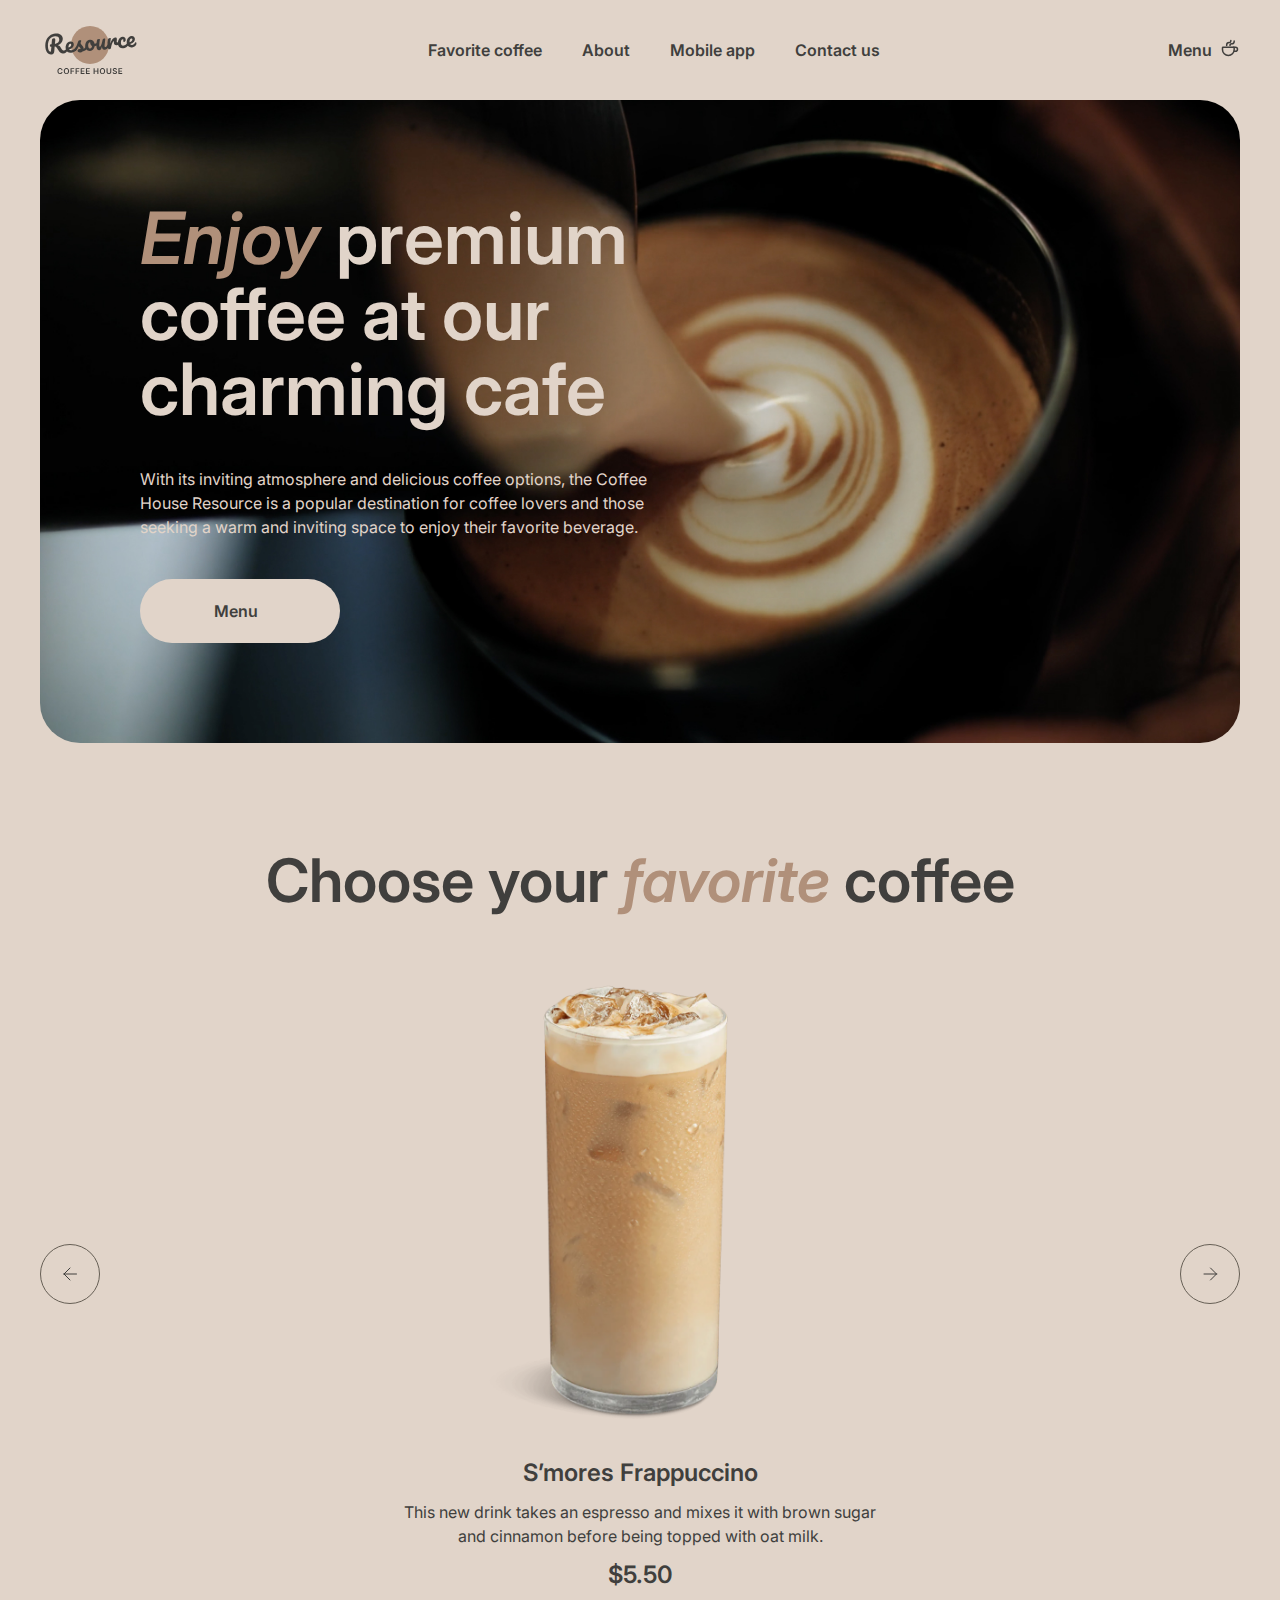
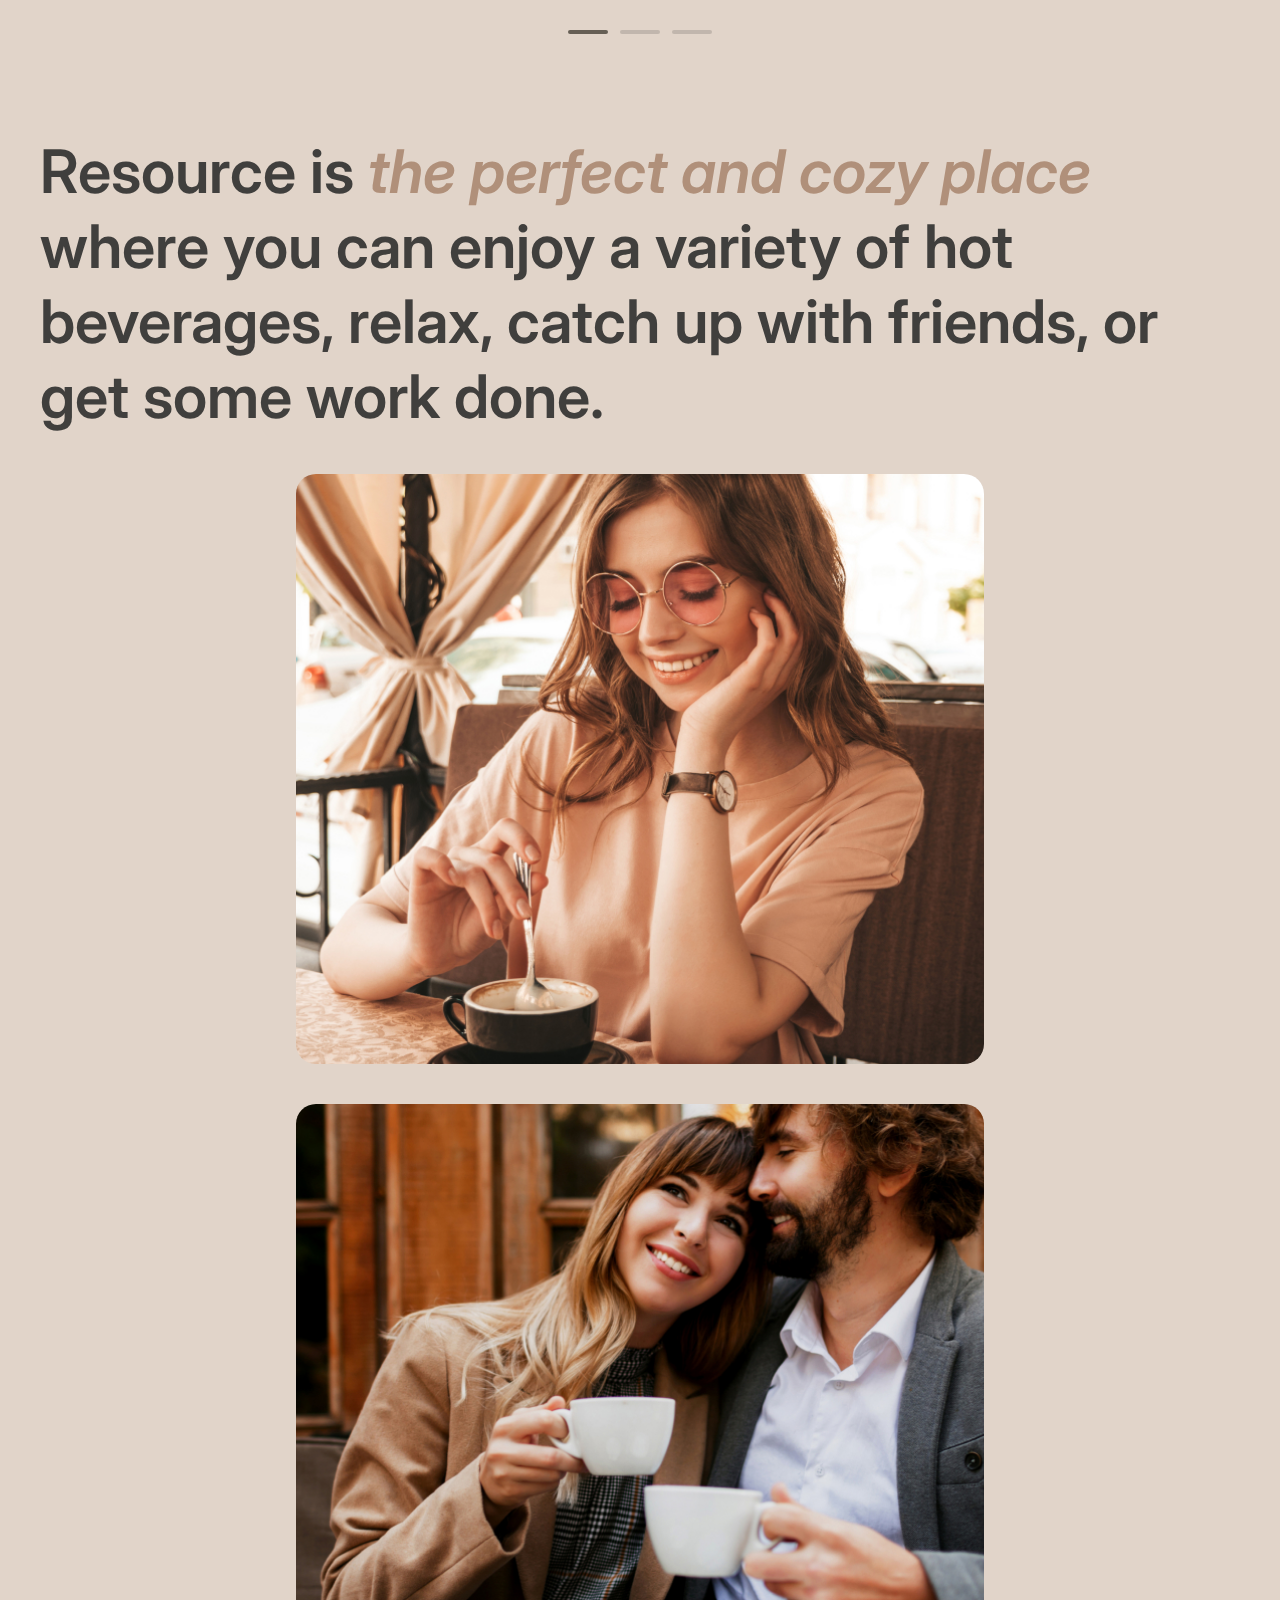
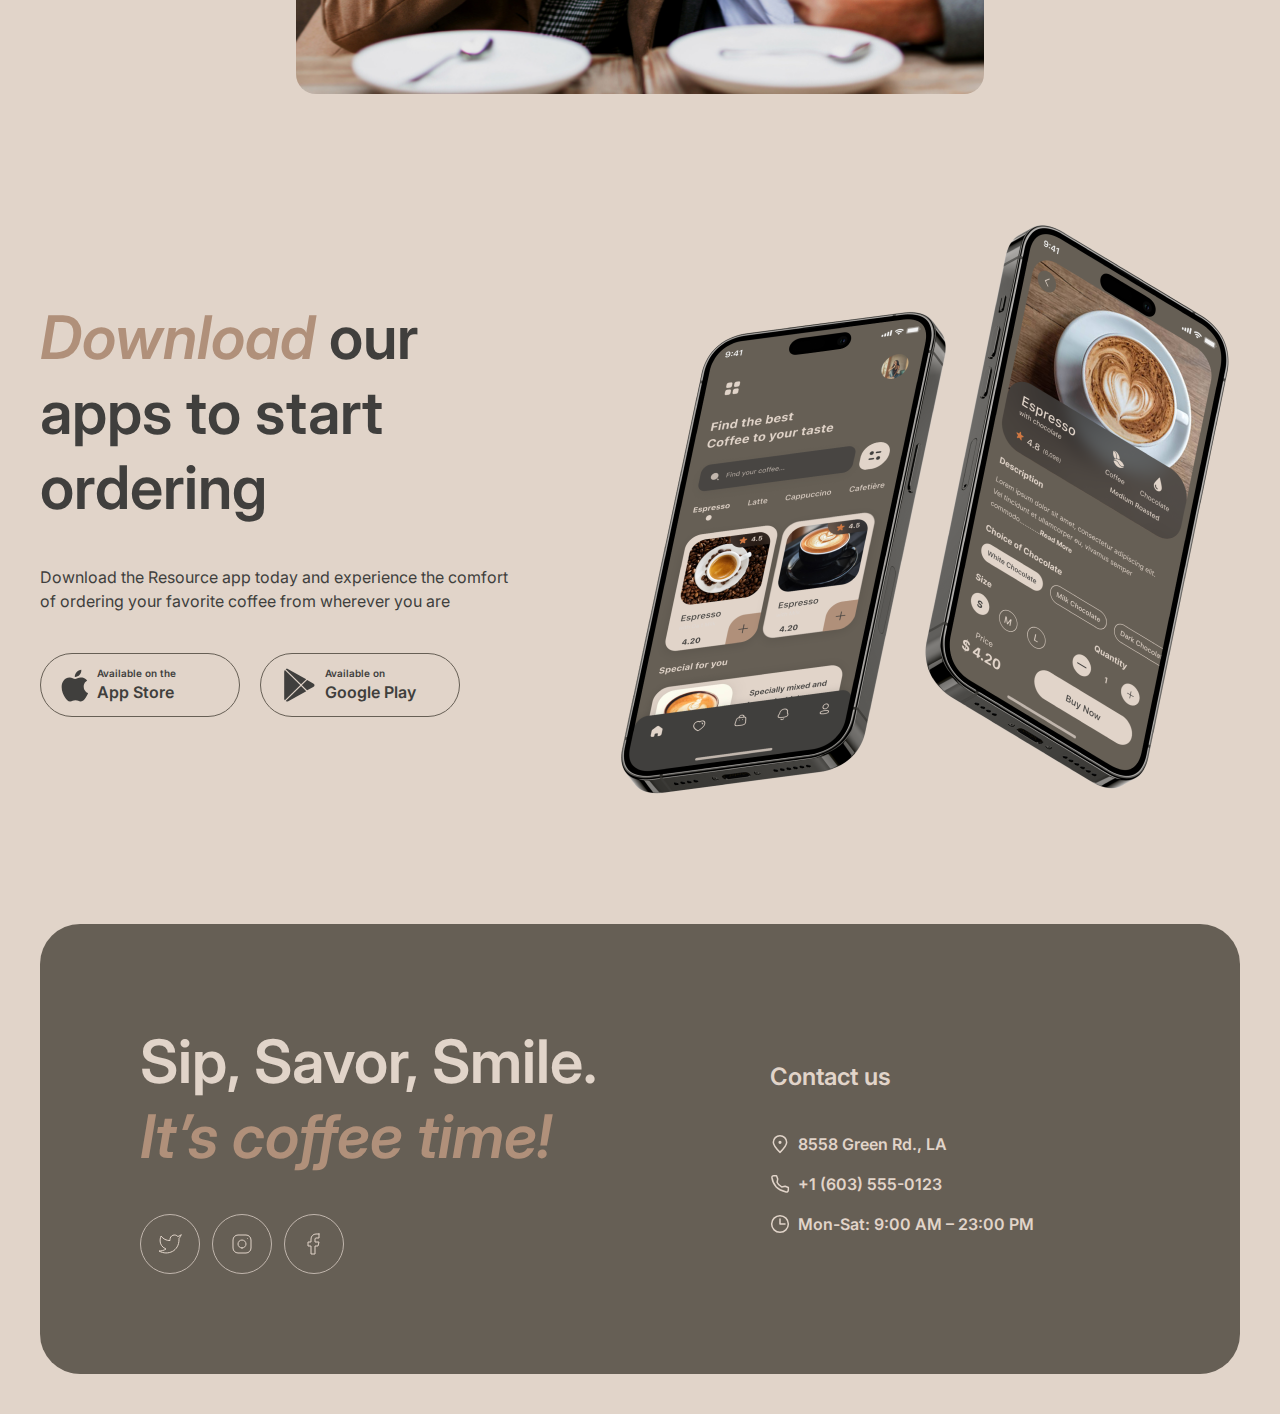
==== task-6/index.html @ 3b1fc23e "solve gita task6" ====
<!-- HOME PAGE HTML FILE -->
<!DOCTYPE html>
<html lang="en">
  <head>
    <meta charset="UTF-8" />
    <meta name="viewport" content="width=device-width, initial-scale=1.0" />
    <link rel="stylesheet" href="style.css" />
    <link rel="stylesheet" href="common.css" />
    <link rel="stylesheet" href="queries.css" />
    <link rel="shortcut icon" href="./images/logo.svg" type="image/x-icon" />

    <link rel="preconnect" href="https://fonts.googleapis.com" />
    <link rel="preconnect" href="https://fonts.gstatic.com" crossorigin />
    <link
      href="https://fonts.googleapis.com/css2?family=Inter:wght@600&family=Open+Sans&display=swap"
      rel="stylesheet"
    />

    <link rel="preconnect" href="https://fonts.googleapis.com" />
    <link rel="preconnect" href="https://fonts.gstatic.com" crossorigin />
    <link
      href="https://fonts.googleapis.com/css2?family=Inter:wght@400;600&family=Open+Sans&display=swap"
      rel="stylesheet"
    />
    <title>Coffee House</title>
  </head>
  <body>
    <div class="container centered flex-col align-center gap-100">
      <div class="header&hero centered">
        <!-- HEADER SECTION-->
        <header
          class="main-header centered flex-row justify-between align-center dark-txt medium-font weight-600 mb-20"
        >
          <div class="logo">
            <a href="#"
              ><img src="images/logo.svg" alt="coffee house logo"
            /></a>
          </div>
          <nav class="nav-bar">
            <ul class="nav-items flex-row justify-center align-center gap-40">
              <li>
                <a
                  class="hover-underline-animation dark-txt medium-font weight-600"
                  href="#slider"
                  >Favorite coffee</a
                >
              </li>
              <li>
                <a
                  class="hover-underline-animation dark-txt medium-font weight-600"
                  href="#about"
                  >About</a
                >
              </li>
              <li>
                <a
                  class="hover-underline-animation dark-txt medium-font weight-600"
                  href="#mobile-app"
                  >Mobile app</a
                >
              </li>
              <li>
                <a
                  class="hover-underline-animation dark-txt medium-font weight-600"
                  href="#footer"
                  >Contact us</a
                >
              </li>
            </ul>
          </nav>

          <a
            class="coffee flex-row align-center gap-8 hover-underline-animation"
            href="menu.html"
            >Menu<img
              class="coffee-icon"
              src="images/coffee-cup.svg"
              alt="coffee cup icon"
          /></a>

          <div class="burger-menu flex-row justify-center align-center">
            <div class="burger-menu-active flex-col gap-8">
              <svg
                width="18"
                height="2"
                viewBox="0 0 18 2"
                fill="none"
                xmlns="http://www.w3.org/2000/svg"
              >
                <path
                  d="M1 1H17"
                  stroke="#403F3D"
                  stroke-width="1.5"
                  stroke-linecap="round"
                  stroke-linejoin="round"
                />
              </svg>
              <svg
                width="18"
                height="2"
                viewBox="0 0 18 2"
                fill="none"
                xmlns="http://www.w3.org/2000/svg"
              >
                <path
                  d="M1 1H17"
                  stroke="#403F3D"
                  stroke-width="1.5"
                  stroke-linecap="round"
                  stroke-linejoin="round"
                />
              </svg>
            </div>
            <div></div>
          </div>
        </header>

        <!-- HERO SECTION -->
        <section class="hero centered pd-100">
          <div class="offer flex-col justify-center gap-40">
            <h1
              class="offer-header heading-1-font heading-1-font-mob weight-600 light-txt"
            >
              <span class="accent">Enjoy</span> premium coffee at our charming
              cafe
            </h1>

            <p class="offer-txt medium-font light-txt weight-400">
              With its inviting atmosphere and delicious coffee options, the
              Coffee House Resource is a popular destination for coffee lovers
              and those seeking a warm and inviting space to enjoy their
              favorite beverage.
            </p>

            <a
              class="main-btn flex-row justify-center align-center gap-8 light-background dark-txt medium-font weight-600"
              href="menu.html"
              >Menu
              <img
                class="main-btn-img"
                src="images/coffee-cup.svg"
                alt="coffee cup"
              />
            </a>
          </div>
        </section>
      </div>

      <!-- FAVORITE COFFEE SECTION - SLIDER -->
      <section class="slider centered flex-col align-center gap-40" id="slider">
        <h2
          class="slider-header dark-txt heading-2-font heading-2-font-mob weight-600 txt-align-center"
        >
          Choose your <span class="accent">favorite</span> coffee
        </h2>
        <div
          class="slider-container flex-row justify-between align-center w-full"
        >
          <button
            class="flex-row justify-center align-center arrow-btn-box light-background cursor-pointer"
          >
            <svg
              width="24"
              height="24"
              viewBox="0 0 24 24"
              fill="none"
              xmlns="http://www.w3.org/2000/svg"
            >
              <path
                d="M18.5 12H6M6 12L12 6M6 12L12 18"
                stroke="#403F3D"
                stroke-linecap="round"
                stroke-linejoin="round"
              />
            </svg>
          </button>

          <div class="slider-content flex-col align-center gap-20">
            <img
              class="slider-img"
              src="images/coffee-slider-1.png"
              alt="slider image"
            />
            <div class="slider-desc flex-col align-center gap-12">
              <h3 class="slider-desc-name dark-txt heading-3-font weight-600">
                S’mores Frappuccino
              </h3>
              <p
                class="slider-desc-txt dark-txt medium-font weight-400 txt-align-center"
              >
                This new drink takes an espresso and mixes it with brown sugar
                and cinnamon before being topped with oat milk.
              </p>
              <h3 class="slider-desc-price dark-txt heading-3-font weight-600">
                $5.50
              </h3>
            </div>
          </div>

          <button
            class="flex-row justify-center align-center arrow-btn-box light-background cursor-pointer"
          >
            <svg
              width="24"
              height="24"
              viewBox="0 0 24 24"
              fill="none"
              xmlns="http://www.w3.org/2000/svg"
            >
              <path
                d="M6 12H18.5M18.5 12L12.5 6M18.5 12L12.5 18"
                stroke="#403F3D"
                stroke-linecap="round"
                stroke-linejoin="round"
              />
            </svg>
          </button>
        </div>
        <div class="control-lines flex-row gap-12">
          <div class="control-line active-control medium-background"></div>
          <div class="control-line light-border"></div>
          <div class="control-line light-border"></div>
        </div>
      </section>

      <!-- ABOUT SECTION -->
      <section
        class="about centered flex-col gap-40 overflow-hidden align-center"
        id="about"
      >
        <h2
          class="about-header dark-txt heading-2-font heading-2-font-mob weight-600"
        >
          Resource is
          <span class="accent">the perfect and cozy place</span> where you can
          enjoy a variety of hot beverages, relax, catch up with friends, or get
          some work done.
        </h2>

        <div class="about-images w-full">
          <div class="col-1 flex-col gap-40 w-full align-center">
            <div class="img-box-home overflow-hidden w-full">
              <img
                class="img-item w-full img-1"
                src="images/about-1.jpg"
                alt="about image"
              />
            </div>

            <div class="img-box-home overflow-hidden w-full">
              <img
                class="img-item w-full img-3"
                src="images/about-2.jpg"
                alt="about image"
              />
            </div>
          </div>
          <div class="col-2 flex-col gap-40 w-full align-center">
            <div class="img-box-home overflow-hidden w-full">
              <img
                class="img-item w-full img-2"
                src="images/about-3.jpg"
                alt="about image"
              />
            </div>
            <div class="img-box-home overflow-hidden w-full">
              <img
                class="img-item w-full img-4"
                src="images/about-4.jpg"
                alt="about image"
              />
            </div>
          </div>
        </div>
      </section>

      <!-- MOBILE APP SECTION  -->
      <section
        class="mobile-app centered flex-row justify-center align-center gap-100"
        id="mobile-app"
      >
        <div class="app-offer flex-col gap-40">
          <h2
            class="app-offer-header dark-txt heading-2-font heading-2-font-mob weight-600"
          >
            <span class="accent">Download</span> our apps to start ordering
          </h2>
          <p class="app-offer-txt dark-txt medium-font weight-400">
            Download the Resource app today and experience the comfort of
            ordering your favorite coffee from wherever you are
          </p>
          <div class="buttons flex-row gap-20">
            <a
              class="download-btn flex-row align-center gap-8"
              href="https://www.apple.com/app-store/"
              target="_blank"
            >
              <svg
                width="28"
                height="33"
                viewBox="0 0 28 33"
                fill="none"
                xmlns="http://www.w3.org/2000/svg"
              >
                <path
                  d="M22.7073 17.6307C22.6704 13.6324 26.065 11.6872 26.2203 11.5966C24.2977 8.86366 21.3178 8.49026 20.2707 8.46048C17.7679 8.20369 15.3403 9.92062 14.0654 9.92062C12.765 9.92062 10.8017 8.48529 8.68579 8.52747C5.96293 8.56841 3.41566 10.1055 2.0186 12.4923C-0.864579 17.359 1.28572 24.5108 4.04802 28.4446C5.42981 30.3712 7.04444 32.5223 9.15784 32.4466C11.2254 32.3635 11.9978 31.1614 14.4929 31.1614C16.9651 31.1614 17.6903 32.4466 19.8457 32.3983C22.0647 32.3635 23.4618 30.463 24.7952 28.519C26.392 26.3108 27.0333 24.1362 27.0588 24.0245C27.0066 24.0071 22.7493 22.4229 22.7073 17.6307Z"
                  fill="#403F3D"
                />
                <path
                  d="M18.6357 5.87268C19.7477 4.51675 20.5086 2.67205 20.2974 0.800049C18.6879 0.86952 16.675 1.88554 15.5159 3.21169C14.4903 4.38029 13.5742 6.29571 13.8109 8.097C15.6189 8.2285 17.4753 7.20752 18.6357 5.87268Z"
                  fill="#403F3D"
                />
              </svg>
              <div class="btn-txt">
                <p class="btn-small-txt caption-font weight-600">
                  Available on the
                </p>
                <p class="btn-name medium-font weight-600">App Store</p>
              </div>
            </a>

            <a
              class="download-btn flex-row align-center gap-8"
              href="https://play.google.com/store/games?device=windows&pli=1"
              target="_blank"
            >
              <svg
                width="36"
                height="36"
                viewBox="0 0 36 36"
                fill="none"
                xmlns="http://www.w3.org/2000/svg"
              >
                <path
                  d="M3.7558 3.20297C3.39335 3.57289 3.18359 4.14884 3.18359 4.89471V31.4994C3.18359 32.2453 3.39335 32.8212 3.7558 33.1911L3.84525 33.2723L19.1359 18.37V18.0181L3.84525 3.11575L3.7558 3.20297Z"
                  fill="#403F3D"
                />
                <path
                  d="M26.0776 23.34L20.9863 18.37V18.0181L26.0837 13.0482L26.1979 13.1128L32.2345 16.4617C33.9573 17.4121 33.9573 18.976 32.2345 19.9324L26.1979 23.2753L26.0776 23.34Z"
                  fill="#403F3D"
                />
                <path
                  d="M25.2733 24.2007L20.0617 19.1195L4.68164 34.1166C5.25384 34.7031 6.18695 34.7737 7.24807 34.1873L25.2733 24.2007Z"
                  fill="#403F3D"
                />
                <path
                  d="M25.2733 12.1876L7.24807 2.20103C6.18695 1.62058 5.25384 1.69125 4.68164 2.27772L20.0617 17.2688L25.2733 12.1876Z"
                  fill="#403F3D"
                />
              </svg>
              <div class="btn-txt">
                <p class="btn-small-txt caption-font weight-600">
                  Available on
                </p>
                <p class="btn-name medium-font weight-600">Google Play</p>
              </div>
            </a>
          </div>
        </div>

        <img
          class="phone-img"
          src="images/mobile-screens.png"
          alt="mobile image"
        />
      </section>

      <!-- FOOTER SECTION-->
      <footer
        class="footer centered flex-row justify-center align-center gap-100 pd-100 medium-background"
        id="footer"
      >
        <div class="footer-offer flex-col txt-align-left gap-40">
          <h2
            class="footer-header heading-2-font heading-2-font-mob weight-600 light-txt"
          >
            Sip, Savor, Smile. <span class="accent">It’s coffee time!</span>
          </h2>
          <div class="social-icons flex-row gap-12">
            <a
              class="social-icon-box flex-row justify-center align-center"
              href="https://twitter.com/"
              target="_blank"
              ><svg
                width="24"
                height="24"
                viewBox="0 0 24 24"
                fill="none"
                xmlns="http://www.w3.org/2000/svg"
              >
                <path
                  d="M23 3.01006C23 3.01006 20.9821 4.20217 19.86 4.54006C19.2577 3.84757 18.4573 3.35675 17.567 3.13398C16.6767 2.91122 15.7395 2.96725 14.8821 3.29451C14.0247 3.62177 13.2884 4.20446 12.773 4.96377C12.2575 5.72309 11.9877 6.62239 12 7.54006V8.54006C10.2426 8.58562 8.50127 8.19587 6.93101 7.4055C5.36074 6.61513 4.01032 5.44869 3 4.01006C3 4.01006 -1 13.0101 8 17.0101C5.94053 18.408 3.48716 19.109 1 19.0101C10 24.0101 21 19.0101 21 7.51006C20.9991 7.23151 20.9723 6.95365 20.92 6.68006C21.9406 5.67355 23 3.01006 23 3.01006Z"
                  stroke="#E1D4C9"
                  stroke-linecap="round"
                  stroke-linejoin="round"
                />
              </svg>
            </a>

            <a
              class="social-icon-box flex-row justify-center align-center"
              href="https://www.instagram.com/"
              target="_blank"
              ><svg
                width="24"
                height="24"
                viewBox="0 0 24 24"
                fill="none"
                xmlns="http://www.w3.org/2000/svg"
              >
                <path
                  d="M12 16C14.2091 16 16 14.2091 16 12C16 9.79086 14.2091 8 12 8C9.79086 8 8 9.79086 8 12C8 14.2091 9.79086 16 12 16Z"
                  stroke="#E1D4C9"
                  stroke-linecap="round"
                  stroke-linejoin="round"
                />
                <path
                  d="M3 16V8C3 5.23858 5.23858 3 8 3H16C18.7614 3 21 5.23858 21 8V16C21 18.7614 18.7614 21 16 21H8C5.23858 21 3 18.7614 3 16Z"
                  stroke="#E1D4C9"
                />
                <path
                  d="M17.5 6.51L17.51 6.49889"
                  stroke="#E1D4C9"
                  stroke-linecap="round"
                  stroke-linejoin="round"
                />
              </svg>
            </a>

            <a
              class="social-icon-box flex-row justify-center align-center"
              href="https://www.facebook.com/"
              target="_blank"
              ><svg
                width="24"
                height="24"
                viewBox="0 0 24 24"
                fill="none"
                xmlns="http://www.w3.org/2000/svg"
              >
                <path
                  d="M17 2H14C12.6739 2 11.4021 2.52678 10.4645 3.46447C9.52678 4.40215 9 5.67392 9 7V10H6V14H9V22H13V14H16L17 10H13V7C13 6.73478 13.1054 6.48043 13.2929 6.29289C13.4804 6.10536 13.7348 6 14 6H17V2Z"
                  stroke="#E1D4C9"
                  stroke-linecap="round"
                  stroke-linejoin="round"
                />
              </svg>
            </a>
          </div>
        </div>
        <div class="contact-info flex-col gap-40">
          <h3 class="contact-info-name heading-3-font weight-600 light-txt">
            Contact us
          </h3>
          <div
            class="contact-items flex-col gap-16 medium-font light-txt weight-600"
          >
            <a
              class="location contact-item hover-underline-animation-footer"
              href="https://www.google.ge/maps/@41.724172,44.7370823,17z?entry=ttu"
              target="_blank"
              ><img src="images/pin-alt.svg" alt="location icon" />
              <p class="medium-font light-txt weight-600">8558 Green Rd., LA</p>
            </a>

            <a
              class="phone-number contact-item hover-underline-animation-footer"
              href="tel:+16035550123"
            >
              <img src="images/phone.svg" alt="phone icon" />
              <p class="medium-font light-txt weight-600">+1 (603) 555-0123</p>
            </a>

            <div class="time contact-item">
              <img src="images/clock.svg" alt="clock icon" />
              <p class="medium-font light-txt weight-600">
                Mon-Sat: 9:00 AM – 23:00 PM
              </p>
            </div>
          </div>
        </div>
      </footer>
    </div>
  </body>
</html>
---- task-6/style.css ----
/* HOME PAGE CSS */

/* HERO SECTION*/
.hero {
  border-radius: 40px;
  background: url(images/img-hero.jpg);
  background-size: cover;
  background-repeat: no-repeat;
  background-position: center center;
}

.offer {
  width: 53rem;
}

.main-btn {
  width: 200px;
  padding: 2rem 7.8rem;
  border-radius: 100px;
}

.main-btn-img {
  transform: scale(0);
  width: 0;
  height: 20px;
  transition: all 0.5s ease-in;
}

@media (hover: hover) {
  .main-btn:hover .main-btn-img {
    width: 20px;
    height: 20px;
    transform: scale(1);
  }
}

/* FAVORITE COFFEE SECTION*/

.arrow-btn-box {
  width: 60px;
  height: 60px;
  border-radius: 100px;
  border: 1px solid #665f55;
  transition: 0.8s;
}

@media (hover: hover) {
  .arrow-btn-box:hover svg > path {
    stroke: #e1d4c9;
  }
  .arrow-btn-box:hover {
    background: #665f55;
  }
}

.slider-content {
  width: 48rem;
}

.slider-img {
  width: 100%;
}

.control-line {
  width: 40px;
  height: 4px;
  border-radius: 100px;
}

/* ABOUT SECTION */

.about-images {
  display: grid;
  grid-template-columns: 66rem 66rem;
  gap: 4rem;
}

.img-item {
  border-radius: 20px;
  object-fit: cover;
  display: block;
  transform: scale(1.1);
  transition: transform 0.5s;
}

@media (hover: hover) {
  .img-item:hover {
    transform: scale(1);
  }
}

.img-box-home {
  border-radius: 20px;
}

.img-1,
.img-4 {
  height: 590px;
}
.img-2,
.img-3 {
  height: 430px;
}

/* MOBILE APP SECTION */

.download-btn {
  width: 200px;
  padding: 12px 20px;
  border-radius: 100px;
  border: 1px solid #665f55;

  transition: 0.8s;
}
.download-btn svg > path {
  transition: 0.8s;
}

@media (hover: hover) {
  .download-btn:hover {
    background: #665f55;
    color: #e1d4c9;
  }

  .download-btn:hover svg > path {
    fill: #e1d4c9;
  }
}

.phone-img {
  width: 63rem;
}
---- task-6/common.css ----
/* COMMON CSS */

/* GENERAL CSS */
* {
  padding: 0;
  margin: 0;
  box-sizing: border-box;
  font-family: "Inter", sans-serif;
}

html {
  font-size: 62.5%;
  scroll-behavior: smooth;
}

body {
  background-color: #e1d4c9;
}

/* MAIN CSS */
.centered {
  max-width: 144rem;
  width: 100%;
  margin: 0 auto;
  overflow: hidden;
}

.container {
  padding: 2rem 4rem 4rem;
}

/* ANCHOR LINKS SETTINGS */
a:link {
  text-decoration: none;
  color: #403f3d;
}
a:hover {
  text-decoration: none;
  color: #403f3d;
}
a:visited {
  text-decoration: none;
  color: #403f3d;
}
a:active {
  text-decoration: none;
  color: #403f3d;
}

/* Typography for Desktop */
.heading-1-font-mob {
  font-size: 4.2rem;
  line-height: 115%;
}
.heading-2-font-mob {
  font-size: 3.2rem;
}
.heading-1-font {
  font-size: 7.2rem;
  line-height: 105%;
}
.heading-2-font {
  font-size: 6rem;
  line-height: 125%;
}
.heading-3-font {
  font-size: 2.4rem;
  line-height: 125%;
}

.medium-font {
  font-size: 1.6rem;
  line-height: 150%;
}
.caption-font {
  font-size: 1rem;
  line-height: 140%;
}

.link-font {
  font-size: 1.6rem;
  line-height: 150%;
}
.btn-font {
  font-size: 1.6rem;
  line-height: 150%;
}

.accent {
  font-style: italic;
  color: #b0907a;
}
.weight-600 {
  font-weight: 600;
}
.weight-400 {
  font-weight: 400;
}

/* Colors */
.dark-txt {
  color: #403f3d;
}
.light-txt {
  color: #e1d4c9;
}
.light-background {
  background-color: #e1d4c9;
}
.medium-background {
  background-color: #665f55;
}
.dark-background {
  background-color: rgba(64, 63, 61, 0.8);
}
.light-border {
  background-color: #c1b6ad;
}
.dark-border {
  background-color: #665f55;
}

/* DISPLAY POSITIONS */

.flex-row {
  display: flex;
}
.flex-col {
  display: flex;
  flex-direction: column;
}
.justify-center {
  justify-content: center;
}
.justify-between {
  justify-content: space-between;
}
.justify-start {
  justify-content: start;
}
.align-center {
  align-items: center;
}
.align-start {
  align-items: flex-start;
}
.flex-wrap {
  flex-wrap: wrap;
}
.gap-100 {
  gap: 10rem;
}
.gap-40 {
  gap: 4rem;
}
.gap-20 {
  gap: 2rem;
}
.gap-16 {
  gap: 1.6rem;
}
.gap-12 {
  gap: 1.2rem;
}
.gap-8 {
  gap: 0.8rem;
}
.txt-align-left {
  text-align: left;
}
.txt-align-center {
  text-align: center;
}
.pd-100 {
  padding: 10rem;
}
.pd-20 {
  padding: 2rem;
}
.ml-100 {
  margin-left: 10rem;
}
.mb-auto {
  margin-bottom: auto;
}
.mb-12 {
  margin-bottom: 1.2rem;
}
.mb-20 {
  margin-bottom: 2rem;
}
.mb-100 {
  margin-bottom: 10rem;
}
.w-full {
  width: 100%;
}
.overflow-hidden {
  overflow: hidden;
}
.cursor-default {
  cursor: default;
}
.cursor-pointer {
  cursor: pointer;
}

/* HEADER */
.logo {
  width: 100px;
  height: 60px;
}

.coffee-icon {
  width: 20px;
  height: 20px;
  align-self: flex-start;
}

.burger-menu {
  display: none;
  width: 44px;
  height: 44px;
  border-radius: 100px;
  border: 1px solid var(--Border-Dark, #665f55);
}

li {
  list-style: none;
}

li a:link {
  text-decoration: none;
}
li a:hover {
  text-decoration: none;
}
li a:visited {
  text-decoration: none;
}
li a:active {
  text-decoration: none;
}

/* Navigation Animations */
.hover-underline-animation {
  position: relative;
}

.hover-underline-animation::after {
  content: "";
  position: absolute;
  width: 100%;
  transform: scaleX(0);
  height: 2px;

  bottom: -5px;
  left: 0;
  right: 50%;
  background-color: #403f3d;
  transform-origin: 50% 50%;
  transition: transform 0.5s ease-out;
}

@media (hover: hover) {
  .hover-underline-animation:hover::after {
    transform: scaleX(1);
    transform-origin: 50% 50%;
  }
}

/* FOOTER ANIMATION */
.hover-underline-animation-footer {
  display: inline-block;
  position: relative;
}

.hover-underline-animation-footer::after {
  content: "";
  position: absolute;
  width: 100%;
  transform: scaleX(0);
  height: 2px;

  bottom: -5px;
  left: 0;
  right: 50%;
  width: 18rem;
  background-color: #e1d4c9;
  transform-origin: 50% 50%;
  transition: transform 0.5s ease-out;
}

@media (hover: hover) {
  .hover-underline-animation-footer:hover::after {
    transform: scaleX(1);
    transform-origin: 50% 50%;
  }
}

/* FOOTER */
.footer {
  border-radius: 4rem;
  max-width: 136rem;
  width: 100%;
  justify-content: flex-start;
}

.footer-offer {
  width: 53rem;
}

.social-icon-box {
  width: 60px;
  height: 60px;
  border-radius: 100px;
  border: 1px solid var(--border-light, #c1b6ad);

  transition: 0.8s;
}

@media (hover: hover) {
  .social-icon-box:hover {
    background: #e1d4c9;
  }
  .social-icon-box:hover svg > path {
    stroke: #403f3d;
  }
}

.contact-item {
  display: flex;
  gap: 8px;
}
---- task-6/queries.css ----
/* FOR RESPONSIVE DESIGN */

/* <1440px screen size */
@media (max-width: 1439px) {
  /* Home Page */
  .about-images {
    display: flex;
    flex-direction: column;
    justify-items: center;
    align-items: center;
    gap: 4rem;
  }

  .img-box-home {
    max-width: 68.8rem;
  }

  .img-2,
  .img-3 {
    display: none;
  }

  .img-item {
    transform: scale(1.06);
  }

  .col-1 {
    gap: 0;
  }
  .col-2 {
    gap: 0;
  }

  /* Menu Page */
  .primary-header {
    width: 70%;
  }
}

/* <1280px screen size */
@media (max-width: 1219px) {
  /* Home Page */
  .mobile-app {
    flex-direction: column;
  }

  /* Menu Page */
  .primary-header {
    width: 90%;
  }
}

/* <944px screen size */
@media (max-width: 943px) {
  /* Home Page */
  .hero {
    padding: 10rem 6rem;
  }

  /* Menu Page */
  .primary-header {
    width: 100%;
  }

  /* Both */
  .footer {
    flex-direction: column;
    align-items: start;
    padding: 10rem 6rem;
  }
}

/* <864px screen size */
@media (max-width: 863px) {
  .footer-offer {
    width: 56.8rem;
  }
}

/* <768px screen size */
@media (max-width: 768px) {
  /* Home Page */

  .buttons {
    flex-direction: column;
  }
  .phone-img {
    width: 34.8rem;
  }
  .offer {
    width: 100%;
  }

  /* Menu Page */
  .refresh-btn {
    display: flex;
    margin-bottom: 10rem;
  }
  .coffee-products {
    margin-bottom: 0;
  }

  /* Both */
  .nav-bar {
    display: none;
  }
  .coffee {
    display: none;
  }
  .burger-menu {
    display: flex;
  }
  .footer-offer {
    width: 51.6rem;
    width: 100%;
  }
}

/* <736px screen size */
@media (max-width: 736px) {
  /* Menu Page */
  .arrow-btn-box {
    display: none;
  }
  .slider-container {
    justify-content: center;
  }
  /* Both */
  .heading-1-font-mob {
    font-size: 4.2rem;
    line-height: 115%;
  }
  .heading-2-font-mob {
    font-size: 3.2rem;
  }
}

/* <660px screen size */
@media (max-width: 660px) {
  /* Home Page */
  .hero {
    padding: 6rem 1.6rem;
  }
  .offer {
    width: 100%;
  }

  /* Menu Page */
  .tabs {
    gap: 0.8rem;
  }
}

/* <544px size */
@media (max-width: 544px) {
  /* Home Page */
  .container {
    padding: 2rem 1.6rem 4rem 1.6rem;
  }
  .footer {
    padding: 6rem 1.6rem;
    gap: 4rem;
  }
  .footer-offer {
    width: 51.6rem;
    width: 100%;
  }
}

/* <380px screen size */
@media (max-width: 379px) {
  /* Home Page */
  .phone-img {
    width: 100%;
  }

  /* Menu Page */
  .tabs {
    flex-direction: column;
  }
}
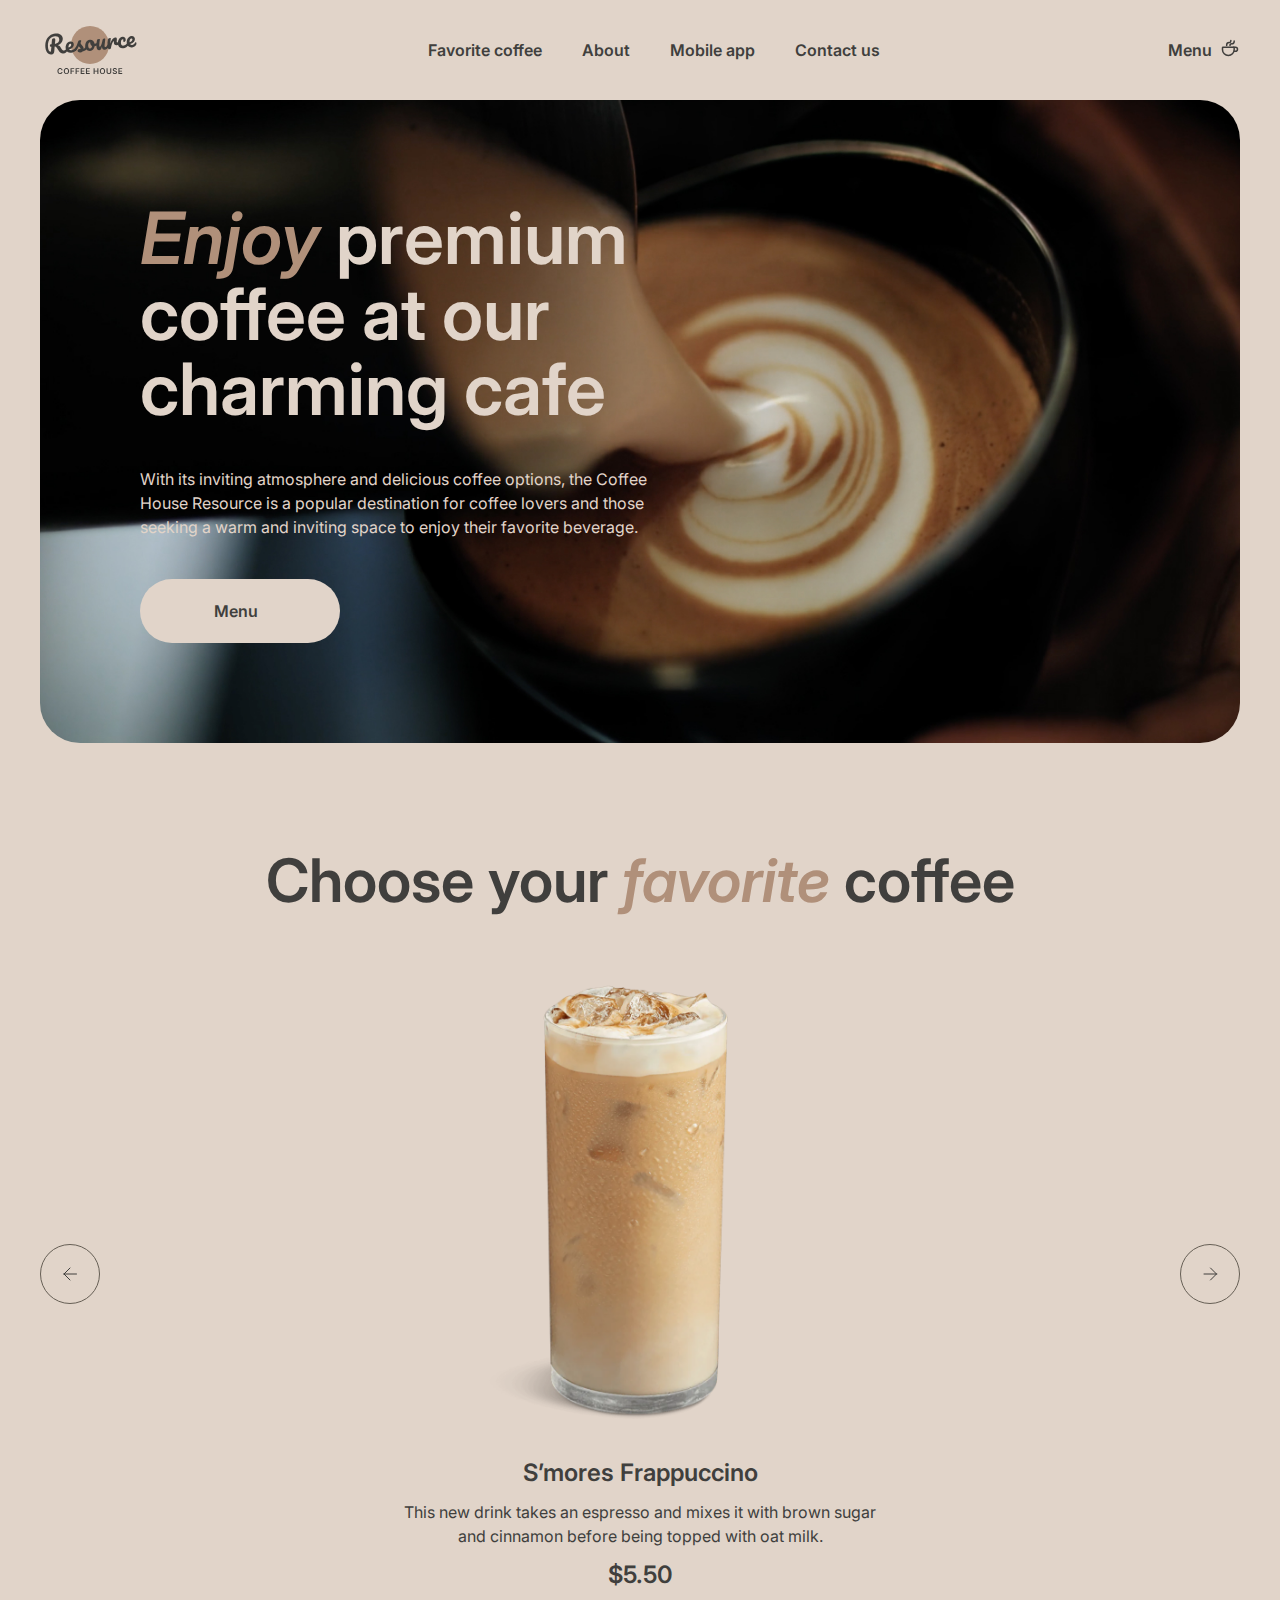
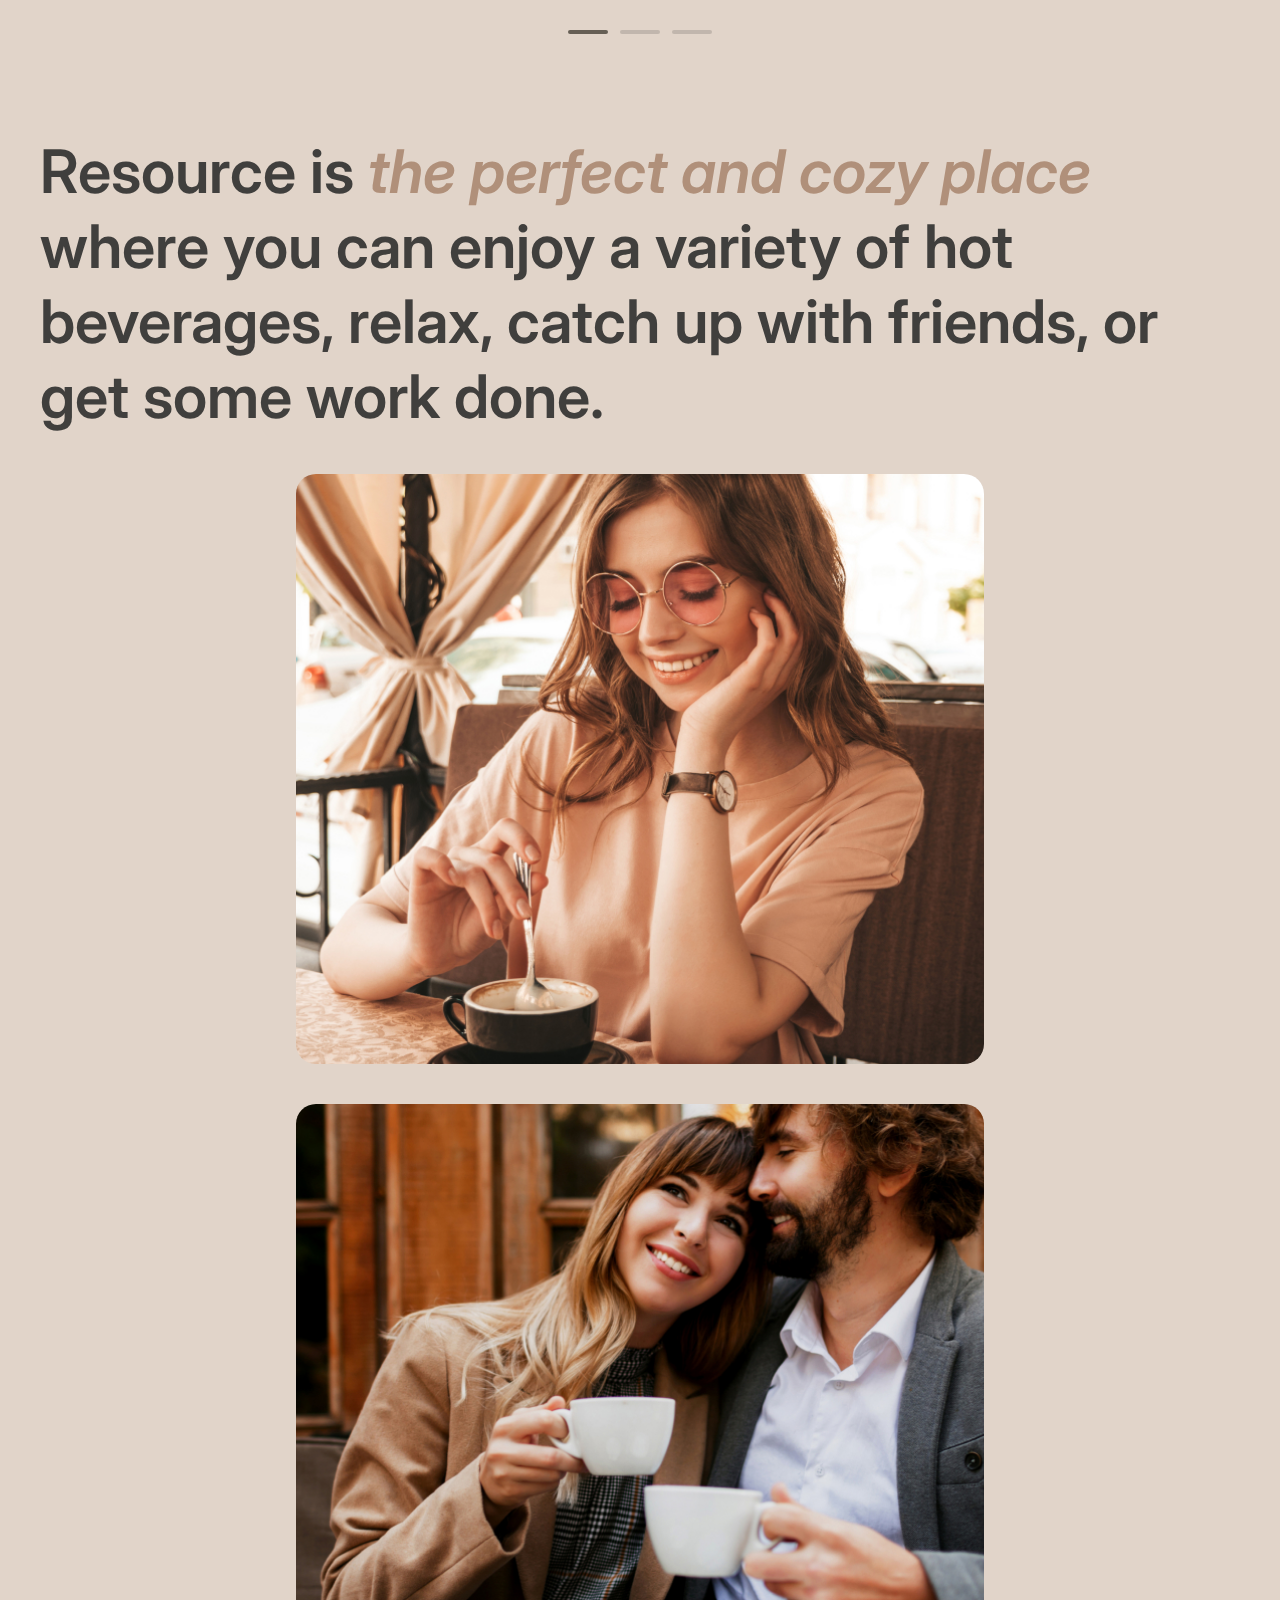
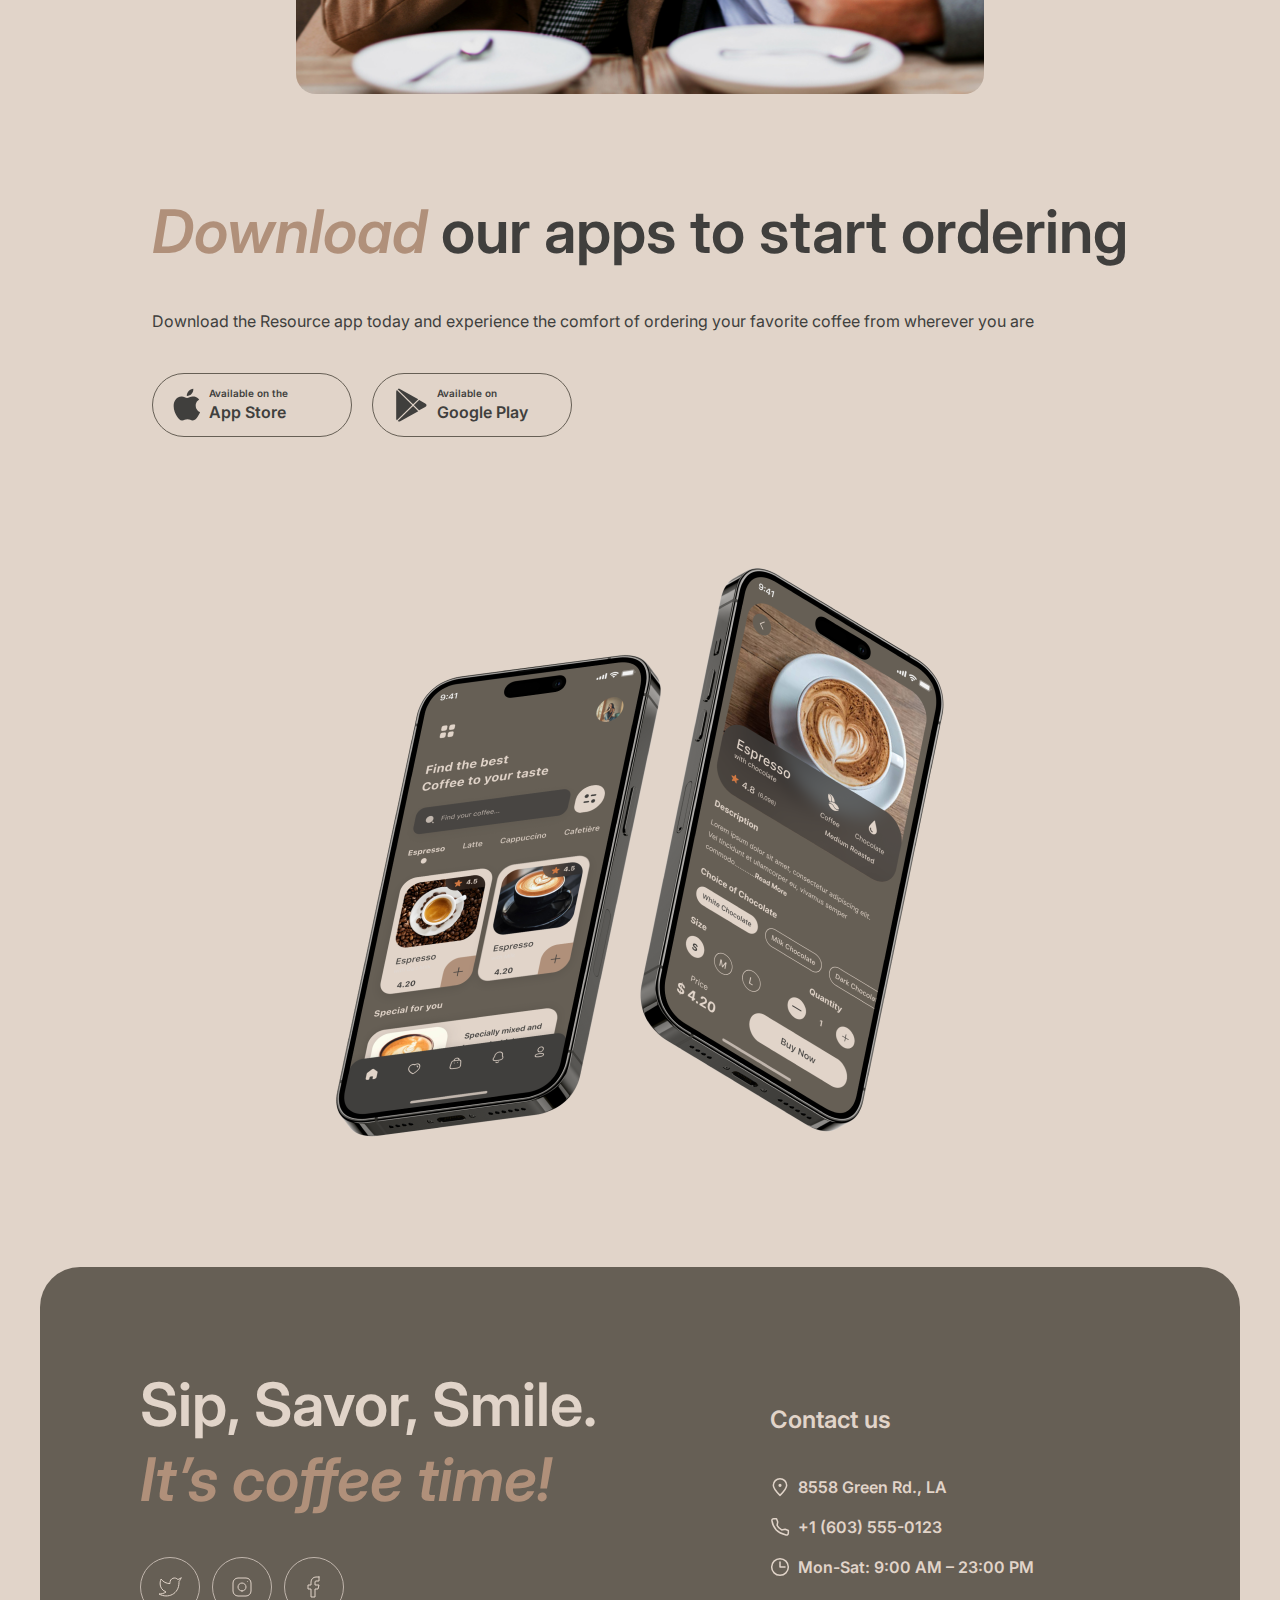
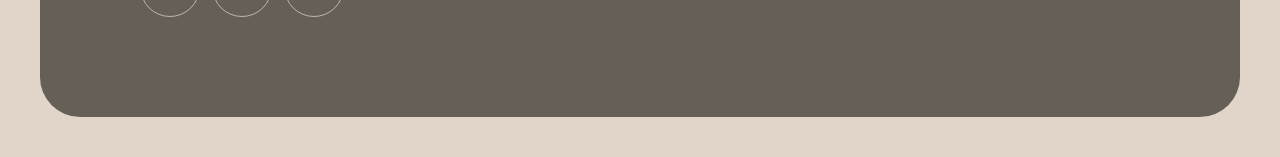
==== commit 15302e50: "feat: modify task-6" ====
--- a/task-6/index.html
+++ b/task-6/index.html
@@ -1,12 +1,9 @@
-<!-- HOME PAGE HTML FILE -->
 <!DOCTYPE html>
 <html lang="en">
   <head>
     <meta charset="UTF-8" />
     <meta name="viewport" content="width=device-width, initial-scale=1.0" />
-    <link rel="stylesheet" href="style.css" />
-    <link rel="stylesheet" href="common.css" />
-    <link rel="stylesheet" href="queries.css" />
+    <link rel="stylesheet" href="page.css" />
     <link rel="shortcut icon" href="./images/logo.svg" type="image/x-icon" />
 
     <link rel="preconnect" href="https://fonts.googleapis.com" />
@@ -27,7 +24,7 @@
   <body>
     <div class="container centered flex-col align-center gap-100">
       <div class="header&hero centered">
-        <!-- HEADER SECTION-->
+        <!-- ======================== Start Header Section ========================-->
         <header
           class="main-header centered flex-row justify-between align-center dark-txt medium-font weight-600 mb-20"
         >
@@ -114,8 +111,9 @@
             <div></div>
           </div>
         </header>
-
-        <!-- HERO SECTION -->
+        <!-- ======================== End Header Section ======================== -->
+
+        <!-- ======================== Start Hero Section ======================== -->
         <section class="hero centered pd-100">
           <div class="offer flex-col justify-center gap-40">
             <h1
@@ -145,8 +143,9 @@
           </div>
         </section>
       </div>
-
-      <!-- FAVORITE COFFEE SECTION - SLIDER -->
+      <!-- ======================== End Hero Section ======================== -->
+
+      <!-- ======================== Start Slider Section ======================== -->
       <section class="slider centered flex-col align-center gap-40" id="slider">
         <h2
           class="slider-header dark-txt heading-2-font heading-2-font-mob weight-600 txt-align-center"
@@ -222,8 +221,9 @@
           <div class="control-line light-border"></div>
         </div>
       </section>
-
-      <!-- ABOUT SECTION -->
+      <!-- ======================== End Slider Section ======================== -->
+
+      <!-- ======================== Start About Section ======================== -->
       <section
         class="about centered flex-col gap-40 overflow-hidden align-center"
         id="about"
@@ -273,8 +273,9 @@
           </div>
         </div>
       </section>
-
-      <!-- MOBILE APP SECTION  -->
+      <!-- ======================== End About Section ======================== -->
+
+      <!-- ======================== Start Mobile App Section ========================  -->
       <section
         class="mobile-app centered flex-row justify-center align-center gap-100"
         id="mobile-app"
@@ -364,8 +365,9 @@
           alt="mobile image"
         />
       </section>
-
-      <!-- FOOTER SECTION-->
+      <!-- ======================== End Mobile App Section ======================== -->
+
+      <!-- ======================== Start Footer Section ========================-->
       <footer
         class="footer centered flex-row justify-center align-center gap-100 pd-100 medium-background"
         id="footer"
@@ -480,6 +482,7 @@
           </div>
         </div>
       </footer>
+      <!-- ======================== End Footer Section ======================== -->
     </div>
   </body>
 </html>
--- a/task-6/page.css
+++ b/task-6/page.css
@@ -0,0 +1,4 @@
+@import "style.css";
+@import "menu.css";
+@import "common.css";
+@import "queries.css";
